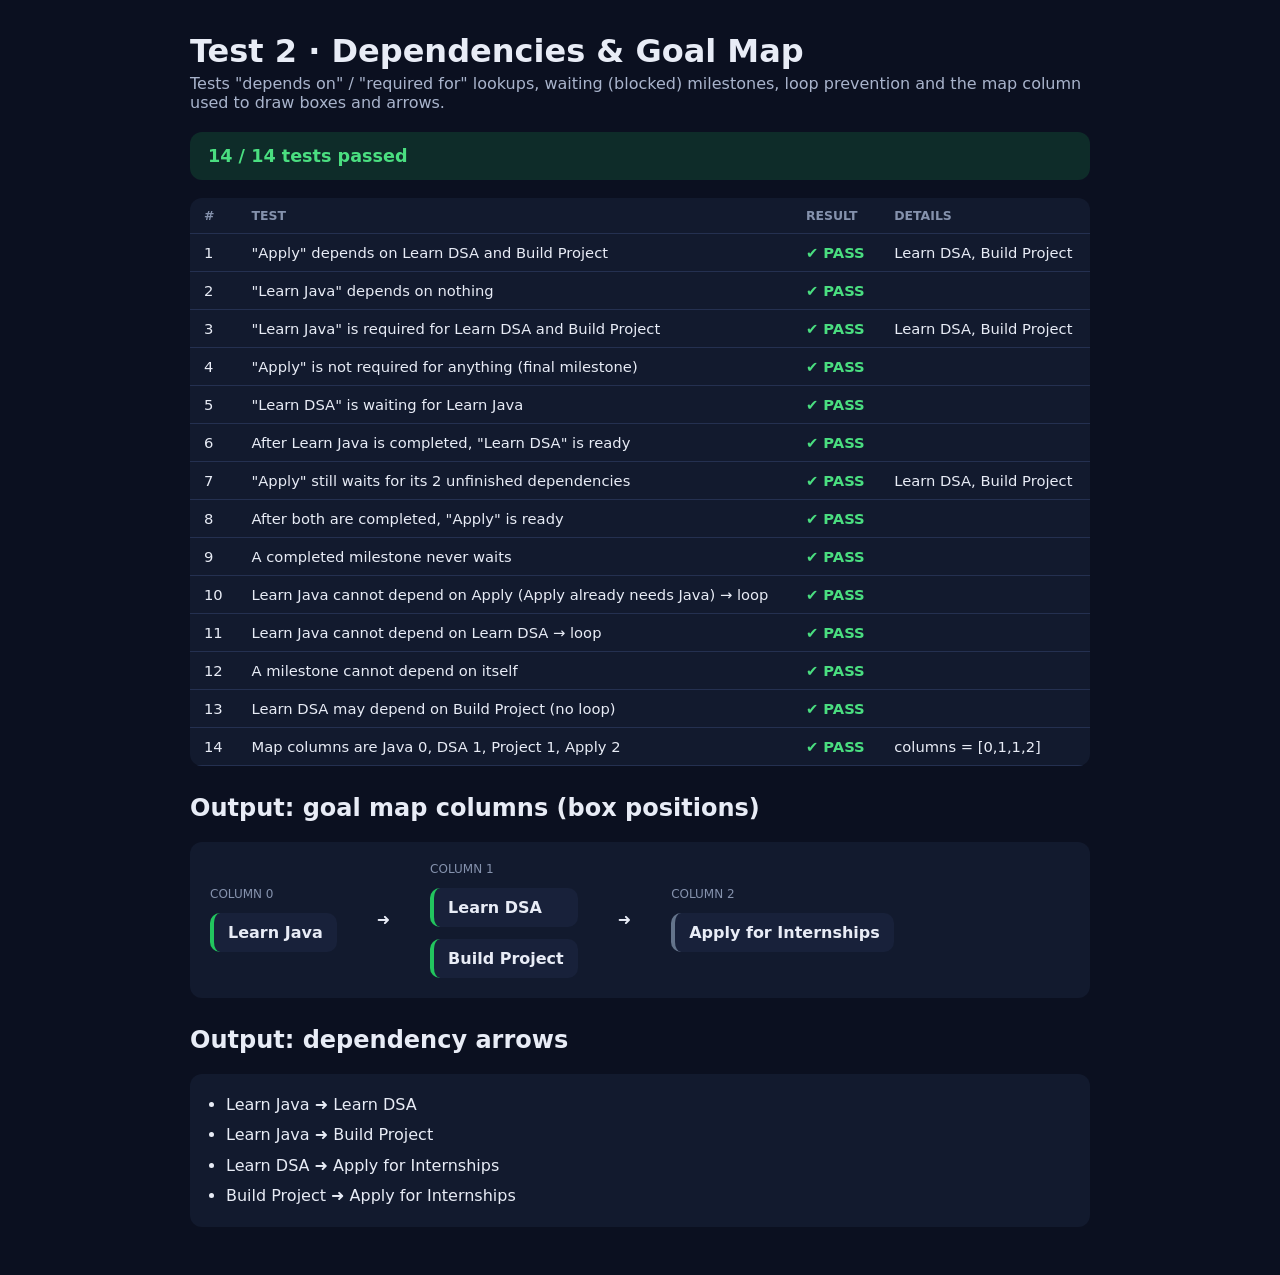
==== tests/test-2-dependencies-map.html @ b2ff707d "Add test pages for goals, dependencies and timeline Three standalone HTML test files, one per sectio" ====
<!DOCTYPE html>
<html lang="en">
<head>
  <meta charset="UTF-8">
  <meta name="viewport" content="width=device-width, initial-scale=1">
  <title>Test 2 · Dependencies & Goal Map · GoalMap</title>
  <style>
    body { font-family: "Segoe UI", system-ui, sans-serif; background: #0b1020; color: #e8ecf6; margin: 0; padding: 32px; }
    main { max-width: 900px; margin: 0 auto; }
    h1 { margin: 0 0 4px; } p.sub { color: #a9b4cc; margin: 0 0 20px; }
    .summary { padding: 14px 18px; border-radius: 12px; font-weight: 700; font-size: 1.1rem; margin-bottom: 18px; }
    .ok { background: rgba(34,197,94,.15); color: #4ade80; } .bad { background: rgba(239,68,68,.15); color: #f87171; }
    table { width: 100%; border-collapse: collapse; background: #121a2e; border-radius: 12px; overflow: hidden; }
    th, td { text-align: left; padding: 10px 14px; border-bottom: 1px solid #243050; font-size: .92rem; }
    th { color: #8592ad; font-size: .78rem; text-transform: uppercase; }
    .pass { color: #4ade80; font-weight: 700; } .fail { color: #f87171; font-weight: 700; }
    h2 { margin-top: 28px; }
    .columns { display: flex; gap: 40px; align-items: center; background: #121a2e; padding: 20px; border-radius: 12px; overflow: auto; }
    .col { display: flex; flex-direction: column; gap: 12px; }
    .col span { font-size: .75rem; color: #8592ad; text-transform: uppercase; }
    .box { padding: 10px 14px; border-radius: 10px; background: #18213a; border-left: 4px solid #64748b; white-space: nowrap; font-weight: 600; }
    .box.done { border-left-color: #22c55e; }
    ul.links { background: #121a2e; padding: 16px 16px 16px 36px; border-radius: 12px; line-height: 1.9; }
  </style>
</head>
<body>
<main>
  <h1>Test 2 · Dependencies & Goal Map</h1>
  <p class="sub">Tests "depends on" / "required for" lookups, waiting (blocked) milestones, loop prevention and the map column used to draw boxes and arrows.</p>
  <div id="summary" class="summary"></div>
  <table><thead><tr><th>#</th><th>Test</th><th>Result</th><th>Details</th></tr></thead><tbody id="results"></tbody></table>
  <h2>Output: goal map columns (box positions)</h2>
  <div class="columns" id="map"></div>
  <h2>Output: dependency arrows</h2>
  <ul class="links" id="links"></ul>
</main>

<!-- The real project code being tested -->
<script src="../js/utils.js"></script>
<script src="../js/dependencies.js"></script>
<script>
  /* ---------- Tiny test helper ---------- */
  const results = [];
  function test(name, condition, details = '') {
    results.push({ name, passed: !!condition, details });
    console.log(`${condition ? 'PASS' : 'FAIL'} - ${name}`, details);
  }
  const names = list => list.map(m => m.name).join(', ') || '(none)';

  /* Test goal (kept in memory only — nothing is saved):
       Learn Java ──► Learn DSA ─────┐
            └──────► Build Project ──┴──► Apply for Internships       */
  const ms = (id, name, dependencies, status = 'not-started') => ({ id, name, dependencies, status, progress: 0, startDate: '2026-01-01', endDate: '2026-01-10' });
  const java = ms('a', 'Learn Java', []);
  const dsa = ms('b', 'Learn DSA', ['a']);
  const project = ms('c', 'Build Project', ['a']);
  const apply = ms('d', 'Apply for Internships', ['b', 'c']);
  const goal = { name: 'Test goal', milestones: [java, dsa, project, apply] };

  try {
    /* 1. Depends on / Required for */
    test('"Apply" depends on Learn DSA and Build Project', names(Deps.prerequisites(goal, apply)) === 'Learn DSA, Build Project', names(Deps.prerequisites(goal, apply)));
    test('"Learn Java" depends on nothing', Deps.prerequisites(goal, java).length === 0);
    test('"Learn Java" is required for Learn DSA and Build Project', names(Deps.dependents(goal, java)) === 'Learn DSA, Build Project', names(Deps.dependents(goal, java)));
    test('"Apply" is not required for anything (final milestone)', Deps.dependents(goal, apply).length === 0);

    /* 2. Waiting for (blocked) */
    test('"Learn DSA" is waiting for Learn Java', names(Deps.waitingFor(goal, dsa)) === 'Learn Java');
    java.status = 'completed';
    test('After Learn Java is completed, "Learn DSA" is ready', Deps.waitingFor(goal, dsa).length === 0);
    test('"Apply" still waits for its 2 unfinished dependencies', Deps.waitingFor(goal, apply).length === 2, names(Deps.waitingFor(goal, apply)));
    dsa.status = 'completed';
    project.status = 'completed';
    test('After both are completed, "Apply" is ready', Deps.waitingFor(goal, apply).length === 0);
    test('A completed milestone never waits', Deps.waitingFor(goal, java).length === 0);

    /* 3. Loop prevention (A → B → A is not allowed) */
    test('Learn Java cannot depend on Apply (Apply already needs Java) → loop', Deps.createsLoop(goal, java, apply) === true);
    test('Learn Java cannot depend on Learn DSA → loop', Deps.createsLoop(goal, java, dsa) === true);
    test('A milestone cannot depend on itself', Deps.createsLoop(goal, dsa, dsa) === true);
    test('Learn DSA may depend on Build Project (no loop)', Deps.createsLoop(goal, dsa, project) === false);

    /* 4. Map columns: 0 = no dependencies, otherwise 1 + deepest dependency */
    const cols = goal.milestones.map(m => Deps.column(goal, m));
    test('Map columns are Java 0, DSA 1, Project 1, Apply 2', cols.join() === '0,1,1,2', `columns = [${cols}]`);

    /* Output: draw the columns and the arrows as text */
    const columns = [];
    goal.milestones.forEach(m => (columns[Deps.column(goal, m)] = columns[Deps.column(goal, m)] || []).push(m));
    document.getElementById('map').innerHTML = columns.map((list, i) =>
      `<div class="col"><span>Column ${i}</span>${list.map(m => `<div class="box ${m.status === 'completed' ? 'done' : ''}">${m.name}</div>`).join('')}</div>`).join('<div>➜</div>');
    document.getElementById('links').innerHTML = goal.milestones.flatMap(m =>
      Deps.prerequisites(goal, m).map(p => `<li>${p.name} ➜ ${m.name}</li>`)).join('');
  } catch (err) {
    test('Test file ran without errors', false, err.message);
  }

  /* ---------- Show results ---------- */
  const passed = results.filter(r => r.passed).length;
  const summary = document.getElementById('summary');
  summary.textContent = `${passed} / ${results.length} tests passed`;
  summary.className = `summary ${passed === results.length ? 'ok' : 'bad'}`;
  document.getElementById('results').innerHTML = results.map((r, i) =>
    `<tr><td>${i + 1}</td><td>${U.esc(r.name)}</td><td class="${r.passed ? 'pass' : 'fail'}">${r.passed ? '✔ PASS' : '✘ FAIL'}</td><td>${U.esc(r.details)}</td></tr>`).join('');
</script>
</body>
</html>
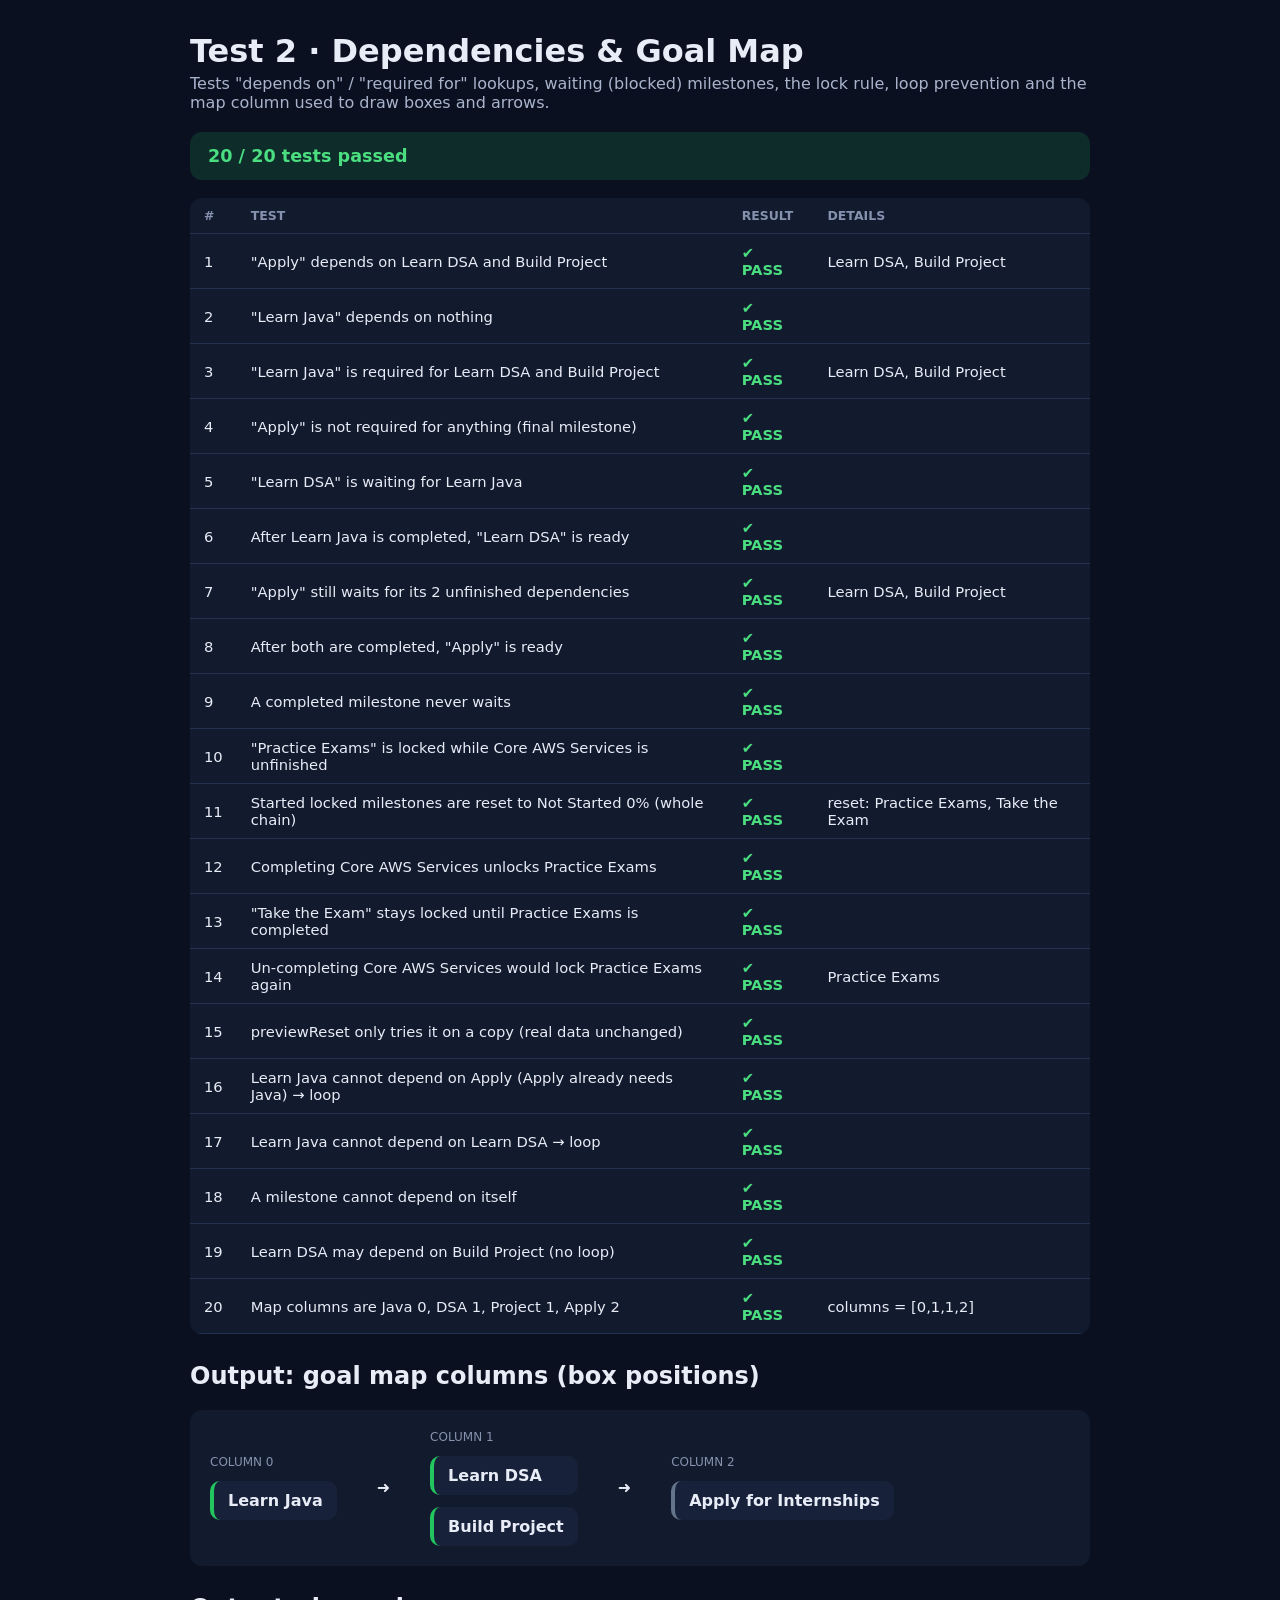
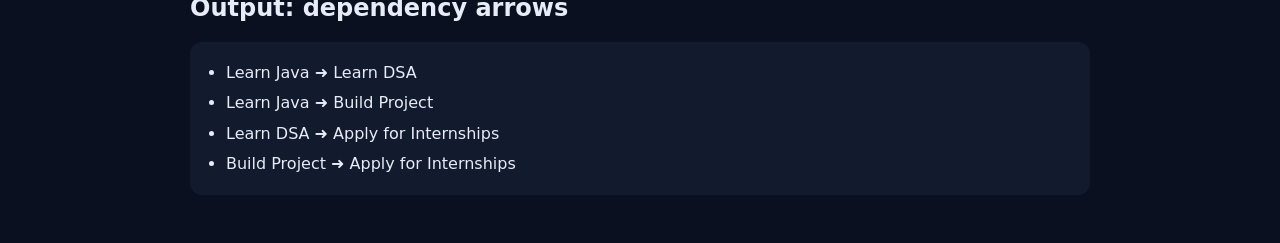
==== commit b0486039: "Add dependency lock rule, animations and UI polish - Milestones stay locked until all their dependen" ====
--- a/tests/test-2-dependencies-map.html
+++ b/tests/test-2-dependencies-map.html
@@ -26,7 +26,7 @@
 <body>
 <main>
   <h1>Test 2 · Dependencies & Goal Map</h1>
-  <p class="sub">Tests "depends on" / "required for" lookups, waiting (blocked) milestones, loop prevention and the map column used to draw boxes and arrows.</p>
+  <p class="sub">Tests "depends on" / "required for" lookups, waiting (blocked) milestones, the lock rule, loop prevention and the map column used to draw boxes and arrows.</p>
   <div id="summary" class="summary"></div>
   <table><thead><tr><th>#</th><th>Test</th><th>Result</th><th>Details</th></tr></thead><tbody id="results"></tbody></table>
   <h2>Output: goal map columns (box positions)</h2>
@@ -38,6 +38,7 @@
 <!-- The real project code being tested -->
 <script src="../js/utils.js"></script>
 <script src="../js/dependencies.js"></script>
+<script src="../js/goals.js"></script>
 <script>
   /* ---------- Tiny test helper ---------- */
   const results = [];
@@ -74,6 +75,24 @@
     test('After both are completed, "Apply" is ready', Deps.waitingFor(goal, apply).length === 0);
     test('A completed milestone never waits', Deps.waitingFor(goal, java).length === 0);
 
+    /* 2b. Lock rule: a milestone stays Not Started (0%) until all its dependencies are completed */
+    const g2 = { milestones: [
+      ms('p', 'Core AWS Services', [], 'in-progress'),
+      { ...ms('q', 'Practice Exams', ['p'], 'in-progress'), progress: 40 },
+      { ...ms('r', 'Take the Exam', ['q'], 'in-progress'), progress: 10 },
+    ] };
+    test('"Practice Exams" is locked while Core AWS Services is unfinished', Goals.isLocked(g2, g2.milestones[1]) === true);
+    const reset = Goals.enforceLocks(g2);
+    test('Started locked milestones are reset to Not Started 0% (whole chain)', reset.join(', ') === 'Practice Exams, Take the Exam' &&
+      g2.milestones.slice(1).every(m => m.status === 'not-started' && m.progress === 0), `reset: ${reset.join(', ')}`);
+    g2.milestones[0].status = 'completed';
+    test('Completing Core AWS Services unlocks Practice Exams', Goals.isLocked(g2, g2.milestones[1]) === false);
+    test('"Take the Exam" stays locked until Practice Exams is completed', Goals.isLocked(g2, g2.milestones[2]) === true);
+    g2.milestones[1].status = 'in-progress'; g2.milestones[1].progress = 30;
+    const preview = Goals.previewReset(g2, g2.milestones[0], { status: 'in-progress' }, 'status');
+    test('Un-completing Core AWS Services would lock Practice Exams again', preview.join() === 'Practice Exams', preview.join(', '));
+    test('previewReset only tries it on a copy (real data unchanged)', g2.milestones[1].progress === 30);
+
     /* 3. Loop prevention (A → B → A is not allowed) */
     test('Learn Java cannot depend on Apply (Apply already needs Java) → loop', Deps.createsLoop(goal, java, apply) === true);
     test('Learn Java cannot depend on Learn DSA → loop', Deps.createsLoop(goal, java, dsa) === true);
